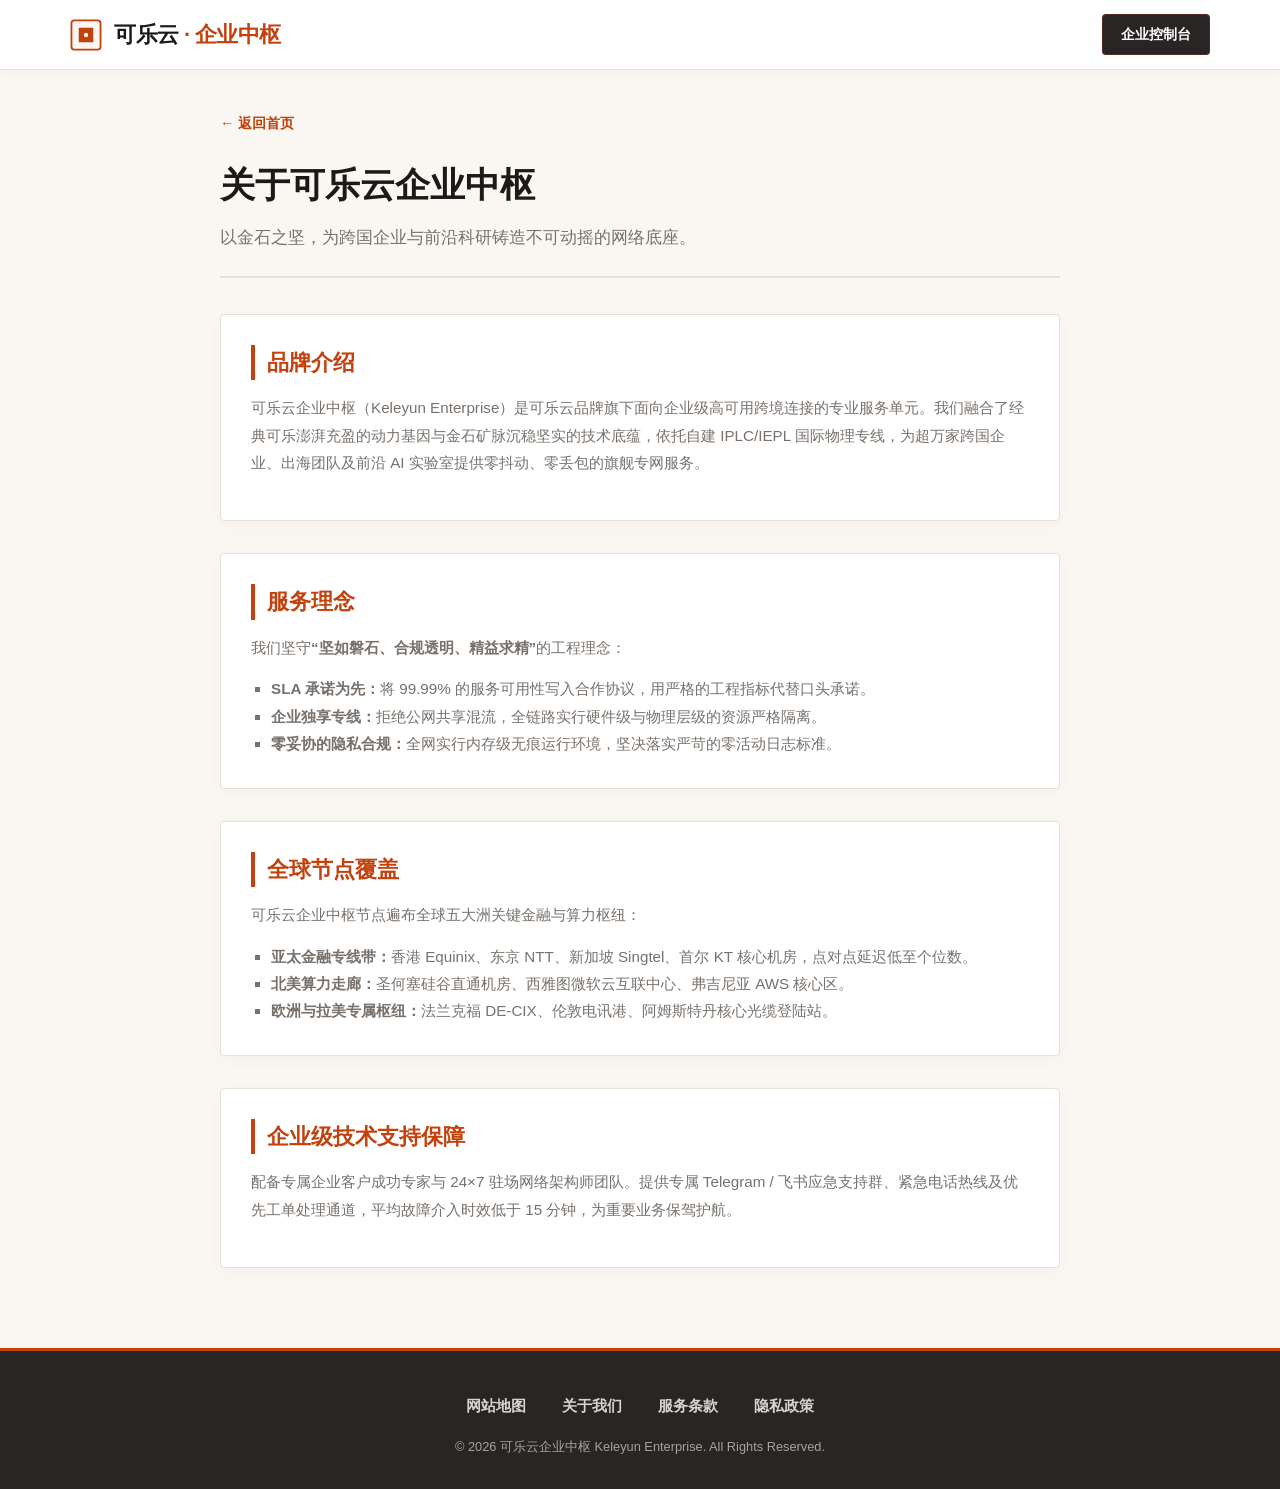
==== about.html @ 44cb97e2 "feat: initial commit for keleyun.ink promotional landing page & SEO articles" ====
<!DOCTYPE html>
<html lang="zh-CN">
<head>
  <meta charset="UTF-8">
  <meta name="viewport" content="width=device-width, initial-scale=1.0">
  <title>关于我们 - 可乐云企业中枢</title>
  <link rel="stylesheet" href="style.css">
  <style>
    .subpage-wrap { max-width: 880px; margin: 40px auto 80px; padding: 0 20px; }
    .subpage-head { border-bottom: 2px solid var(--sand-line); padding-bottom: 24px; margin-bottom: 36px; }
    .subpage-head h1 { font-size: 2.2rem; color: var(--volcanic-stone); margin-bottom: 10px; font-weight: 900; }
    .subpage-head p { color: var(--sand-drift); font-size: 1.05rem; }
    .stone-card-box { margin-bottom: 32px; background: #ffffff; border: 1px solid var(--sand-line); border-radius: var(--radius-chisel); padding: 30px; box-shadow: 0 4px 18px rgba(28, 25, 23, 0.03); }
    .stone-card-box h2 { font-size: 1.35rem; color: var(--copper-terracotta); margin-bottom: 14px; border-left: 4px solid var(--copper-terracotta); padding-left: 12px; font-weight: 800; }
    .stone-card-box p { color: var(--sand-drift); line-height: 1.8; margin-bottom: 14px; font-size: 0.95rem; }
    .stone-card-box ul { list-style: square; padding-left: 20px; color: var(--sand-drift); line-height: 1.8; font-size: 0.95rem; }
    .back-btn-stone { display: inline-flex; align-items: center; gap: 6px; color: var(--copper-terracotta); text-decoration: none; margin-bottom: 20px; font-weight: 700; font-size: 0.9rem; }
  </style>
</head>
<body>

  <header class="chisel-masthead">
    <div class="chisel-nav-inner">
      <a href="index.html" class="brand-stone">
        <svg width="32" height="32" viewBox="0 0 44 44" fill="none">
          <rect x="2" y="2" width="40" height="40" rx="4" fill="#faf7f2" stroke="#c2410c" stroke-width="2.5"/>
          <path d="M12 12H32V32H12Z" fill="#c2410c"/>
          <circle cx="22" cy="22" r="3" fill="#faf7f2"/>
        </svg>
        <span class="brand-stone-text">可乐云 <span>· 企业中枢</span></span>
      </a>
      <a href="https://ww012.twilightaff.com/#/?code=A56DH1Af" target="_blank" rel="nofollow" class="btn-stone-nav">企业控制台</a>
    </div>
  </header>

  <div class="subpage-wrap">
    <a href="index.html" class="back-btn-stone">&larr; 返回首页</a>

    <div class="subpage-head">
      <h1>关于可乐云企业中枢</h1>
      <p>以金石之坚，为跨国企业与前沿科研铸造不可动摇的网络底座。</p>
    </div>

    <!-- 品牌介绍 -->
    <section class="stone-card-box">
      <h2>品牌介绍</h2>
      <p>可乐云企业中枢（Keleyun Enterprise）是可乐云品牌旗下面向企业级高可用跨境连接的专业服务单元。我们融合了经典可乐澎湃充盈的动力基因与金石矿脉沉稳坚实的技术底蕴，依托自建 IPLC/IEPL 国际物理专线，为超万家跨国企业、出海团队及前沿 AI 实验室提供零抖动、零丢包的旗舰专网服务。</p>
    </section>

    <!-- 服务理念 -->
    <section class="stone-card-box">
      <h2>服务理念</h2>
      <p>我们坚守<strong>“坚如磐石、合规透明、精益求精”</strong>的工程理念：</p>
      <ul>
        <li><strong>SLA 承诺为先：</strong>将 99.99% 的服务可用性写入合作协议，用严格的工程指标代替口头承诺。</li>
        <li><strong>企业独享专线：</strong>拒绝公网共享混流，全链路实行硬件级与物理层级的资源严格隔离。</li>
        <li><strong>零妥协的隐私合规：</strong>全网实行内存级无痕运行环境，坚决落实严苛的零活动日志标准。</li>
      </ul>
    </section>

    <!-- 节点覆盖 -->
    <section class="stone-card-box">
      <h2>全球节点覆盖</h2>
      <p>可乐云企业中枢节点遍布全球五大洲关键金融与算力枢纽：</p>
      <ul>
        <li><strong>亚太金融专线带：</strong>香港 Equinix、东京 NTT、新加坡 Singtel、首尔 KT 核心机房，点对点延迟低至个位数。</li>
        <li><strong>北美算力走廊：</strong>圣何塞硅谷直通机房、西雅图微软云互联中心、弗吉尼亚 AWS 核心区。</li>
        <li><strong>欧洲与拉美专属枢纽：</strong>法兰克福 DE-CIX、伦敦电讯港、阿姆斯特丹核心光缆登陆站。</li>
      </ul>
    </section>

    <!-- 客户支持体系 -->
    <section class="stone-card-box">
      <h2>企业级技术支持保障</h2>
      <p>配备专属企业客户成功专家与 24×7 驻场网络架构师团队。提供专属 Telegram / 飞书应急支持群、紧急电话热线及优先工单处理通道，平均故障介入时效低于 15 分钟，为重要业务保驾护航。</p>
    </section>
  </div>

  <footer class="chisel-footer">
    <div class="chisel-footer-links">
      <a href="sitemap.html">网站地图</a>
      <a href="about.html">关于我们</a>
      <a href="terms.html">服务条款</a>
      <a href="privacy.html">隐私政策</a>
    </div>
    <div class="chisel-footer-copy">
      &copy; 2026 可乐云企业中枢 Keleyun Enterprise. All Rights Reserved.
    </div>
  </footer>

</body>
</html>
---- style.css ----
/* keleyun.ink - 晶石矿脉 / 熔砂岩彩风 (Mineral Quartz & Terracotta Stone) + 焦糖深韵与古法秘方金石 */
:root {
  --sand-base: #faf7f2;
  --sand-surface: #f4efea;
  --sand-card: #ffffff;
  --copper-terracotta: #c2410c;
  --copper-burnt: #9a3412;
  --mineral-amber: #b45309;
  --volcanic-stone: #1c1917;
  --slate-charcoal: #292524;
  --sand-drift: #78716c;
  --sand-line: #e7e0d6;
  --border-copper: rgba(194, 65, 12, 0.25);
  --border-subtle: rgba(120, 113, 108, 0.15);
  --radius-chisel: 4px;
  --font-stack: -apple-system, BlinkMacSystemFont, "Segoe UI", "PingFang SC", "Hiragino Sans GB", "Microsoft YaHei", sans-serif;
}

*, *::before, *::after {
  box-sizing: border-box;
  margin: 0;
  padding: 0;
}

body {
  font-family: var(--font-stack);
  background-color: var(--sand-base);
  color: var(--volcanic-stone);
  line-height: 1.65;
  overflow-x: hidden;
  -webkit-font-smoothing: antialiased;
}

/* 链接全局规范：常态与已访问状态统一保持为赤陶铜色，彻底杜绝浏览器默认紫蓝色 */
a, a:visited {
  color: var(--copper-terracotta);
  text-decoration: none;
  transition: color 0.2s ease;
}
a:hover {
  color: var(--copper-burnt);
}

/* 顶部公告条 */
.quarry-notice {
  background: var(--slate-charcoal);
  color: #f5f5f4;
  font-size: 0.82rem;
  padding: 8px 16px;
  text-align: center;
  border-bottom: 2px solid var(--copper-terracotta);
}
.quarry-notice strong {
  color: #fed7aa;
}

/* 导航栏：金石沉稳双层结构 */
.chisel-masthead {
  background: var(--sand-card);
  border-bottom: 1px solid var(--sand-line);
  position: sticky;
  top: 0;
  z-index: 100;
  box-shadow: 0 2px 10px rgba(28, 25, 23, 0.03);
}
.chisel-nav-inner {
  max-width: 1180px;
  margin: 0 auto;
  padding: 14px 20px;
  display: flex;
  justify-content: space-between;
  align-items: center;
}
.brand-stone {
  display: inline-flex;
  align-items: center;
  gap: 12px;
  text-decoration: none;
}
.brand-stone-text {
  font-size: 1.35rem;
  font-weight: 800;
  letter-spacing: -0.5px;
  color: var(--volcanic-stone);
}
.brand-stone-text span {
  color: var(--copper-terracotta);
}
html {
  scroll-behavior: smooth;
}
section {
  scroll-margin-top: 80px;
}
.chisel-nav-links {
  display: flex;
  align-items: center;
  gap: 20px;
}
.chisel-nav-actions {
  display: flex;
  align-items: center;
  gap: 18px;
}
.nav-stone-item {
  color: var(--sand-drift);
  font-size: 0.92rem;
  font-weight: 700;
  text-decoration: none;
  transition: color 0.2s ease;
  white-space: nowrap;
}
.nav-stone-item:hover {
  color: var(--copper-terracotta);
}
.nav-stone-item:visited {
  color: var(--sand-drift);
}
.nav-stone-item:hover:visited {
  color: var(--copper-terracotta);
}
.nav-stone-item.nav-stone-highlight {
  color: var(--copper-terracotta);
  font-weight: 800;
}
.nav-stone-item.nav-stone-highlight:visited {
  color: var(--copper-terracotta);
}
.btn-stone-nav,
.btn-stone-nav:visited {
  background: var(--slate-charcoal);
  color: #ffffff !important;
  border: 1px solid var(--border-copper);
  padding: 8px 18px;
  border-radius: var(--radius-chisel);
  text-decoration: none;
  font-size: 0.88rem;
  font-weight: 600;
  transition: all 0.2s ease;
}
.btn-stone-nav:hover {
  background: var(--copper-terracotta);
  color: #ffffff !important;
}

/* 主内容容器 */
.chisel-container {
  max-width: 1180px;
  margin: 0 auto;
  padding: 0 20px;
}

/* Hero 首屏：错落石柱排版 (5:3 黄金分割) */
.monolith-hero {
  padding: 64px 0 50px;
  display: grid;
  grid-template-columns: 1.2fr 0.8fr;
  gap: 40px;
  align-items: center;
  border-bottom: 1px solid var(--sand-line);
}
.chisel-badge {
  display: inline-flex;
  align-items: center;
  gap: 8px;
  background: var(--sand-surface);
  border: 1px solid var(--border-copper);
  color: var(--copper-terracotta);
  padding: 6px 14px;
  border-radius: var(--radius-chisel);
  font-size: 0.84rem;
  font-weight: 700;
  margin-bottom: 22px;
}
.hero-chisel-title {
  font-size: 2.85rem;
  font-weight: 900;
  line-height: 1.25;
  color: var(--volcanic-stone);
  margin-bottom: 20px;
}
.hero-chisel-title .caramel-accent {
  color: var(--copper-terracotta);
  border-bottom: 3px solid var(--copper-terracotta);
  padding-bottom: 2px;
}
.hero-chisel-desc {
  font-size: 1.1rem;
  color: var(--sand-drift);
  line-height: 1.7;
  margin-bottom: 34px;
}
.chisel-buttons {
  display: flex;
  flex-wrap: wrap;
  gap: 16px;
  align-items: center;
}

/* 按钮样式 */
.btn-chisel-primary,
.btn-chisel-primary:visited {
  display: inline-flex;
  align-items: center;
  justify-content: center;
  gap: 8px;
  background: var(--copper-terracotta);
  color: #ffffff !important;
  text-shadow: 0 1px 2px rgba(0, 0, 0, 0.3);
  padding: 14px 30px;
  border-radius: var(--radius-chisel);
  text-decoration: none;
  font-weight: 700;
  font-size: 1.05rem;
  box-shadow: 0 4px 14px rgba(194, 65, 12, 0.3);
  transition: all 0.2s ease;
}
.btn-chisel-primary:hover {
  background: var(--copper-burnt);
  color: #ffffff !important;
  transform: translateY(-1px);
}
.btn-chisel-dofollow,
.btn-chisel-dofollow:visited {
  display: inline-flex;
  align-items: center;
  justify-content: center;
  gap: 8px;
  background: var(--sand-surface);
  border: 1.5px solid var(--slate-charcoal);
  color: var(--slate-charcoal) !important;
  padding: 13px 26px;
  border-radius: var(--radius-chisel);
  text-decoration: none;
  font-weight: 700;
  font-size: 1.02rem;
  transition: all 0.2s ease;
}
.btn-chisel-dofollow:hover {
  background: var(--slate-charcoal);
  color: #ffffff !important;
}

/* Hero 右侧金石切削典藏可乐瓶展台 (Artisan Mineral Chiseled Cola Bottle Visual) */
.hero-chisel-cola-showcase {
  display: flex;
  justify-content: center;
  align-items: center;
  position: relative;
}
.stone-bottle-stage {
  position: relative;
  display: inline-flex;
  align-items: center;
  justify-content: center;
  padding: 20px;
}
.monolith-aura-halo {
  position: absolute;
  width: 320px;
  height: 320px;
  border-radius: 50%;
  background: radial-gradient(circle, rgba(194, 65, 12, 0.12) 0%, rgba(28, 25, 23, 0.06) 50%, transparent 70%);
  border: 1px dashed rgba(194, 65, 12, 0.25);
  animation: stoneHaloRotate 10s ease-in-out infinite alternate;
}
@keyframes stoneHaloRotate {
  0% { transform: scale(0.94) rotate(0deg); opacity: 0.7; }
  100% { transform: scale(1.05) rotate(180deg); opacity: 1; }
}

.chisel-bottle-container {
  position: relative;
  z-index: 2;
  filter: drop-shadow(0 16px 36px rgba(28, 25, 23, 0.15));
  animation: stoneBottleSway 5s ease-in-out infinite;
}
@keyframes stoneBottleSway {
  0%, 100% { transform: translateY(0); }
  50% { transform: translateY(-8px); }
}

.chisel-liquid-meniscus {
  animation: chiselMeniscus 2.8s ease-in-out infinite alternate;
}
@keyframes chiselMeniscus {
  0% { transform: scaleY(0.9); }
  100% { transform: scaleY(1.1); }
}

.chisel-bubbles .cb-ink {
  animation: chiselBubbleRise linear infinite;
}
.cb-ink-1 { animation-duration: 2.3s; animation-delay: 0s; }
.cb-ink-2 { animation-duration: 2.8s; animation-delay: -0.5s; }
.cb-ink-3 { animation-duration: 1.9s; animation-delay: -1s; }
.cb-ink-4 { animation-duration: 2.5s; animation-delay: -1.5s; }
.cb-ink-5 { animation-duration: 2.1s; animation-delay: -0.7s; }
.cb-ink-6 { animation-duration: 2.4s; animation-delay: -0.3s; }
.cb-ink-7 { animation-duration: 1.8s; animation-delay: -1.2s; }
.cb-ink-8 { animation-duration: 2.2s; animation-delay: -0.8s; }

@keyframes chiselBubbleRise {
  0% { transform: translateY(0); opacity: 0; }
  20% { opacity: 0.95; }
  85% { opacity: 0.95; }
  100% { transform: translateY(-130px); opacity: 0; }
}

.chisel-rock-crystal.rock-left {
  animation: crystalBobLeft 4.5s ease-in-out infinite alternate;
}
@keyframes crystalBobLeft {
  0% { transform: translate(0, 0) rotate(0deg); }
  100% { transform: translate(2px, -5px) rotate(3deg); }
}

.chisel-rock-crystal.rock-right {
  animation: crystalBobRight 5s ease-in-out infinite alternate;
}
@keyframes crystalBobRight {
  0% { transform: translate(0, 0) rotate(0deg); }
  100% { transform: translate(-3px, -4px) rotate(-3deg); }
}

.chisel-mist-group .cm {
  animation: chiselMistRise 2.2s ease-out infinite;
}
.cm1 { animation-delay: 0s; }
.cm2 { animation-delay: -0.7s; }
.cm3 { animation-delay: -1.4s; }
@keyframes chiselMistRise {
  0% { transform: translateY(0) scale(0.7); opacity: 0.85; }
  100% { transform: translateY(-16px) scale(1.3); opacity: 0; }
}

.stone-drop {
  animation: stoneDropSlide 6s ease-in infinite;
}
.s1 { animation-delay: 0s; }
.s2 { animation-delay: -2.5s; }
.s3 { animation-delay: -4.5s; }
@keyframes stoneDropSlide {
  0% { transform: translateY(0); opacity: 0.8; }
  80% { transform: translateY(14px); opacity: 0.8; }
  100% { transform: translateY(18px); opacity: 0; }
}

.chisel-seal-chip {
  position: absolute;
  z-index: 5;
  background: #ffffff;
  border: 1.5px solid var(--sand-line);
  box-shadow: 0 6px 20px rgba(28, 25, 23, 0.08);
  padding: 8px 16px;
  border-radius: var(--radius-chisel);
  font-size: 0.84rem;
  font-weight: 800;
  color: var(--volcanic-stone);
  display: inline-flex;
  align-items: center;
  gap: 8px;
  white-space: nowrap;
}
.chisel-seal-chip .seal-gem-dot {
  width: 8px;
  height: 8px;
  border-radius: 2px;
  background: var(--copper-terracotta);
  box-shadow: 0 0 6px var(--copper-burnt);
}
.chisel-seal-chip .seal-gem-dot.stone {
  background: var(--slate-charcoal);
  box-shadow: 0 0 6px var(--slate-charcoal);
}
.seal-top-left {
  top: 15%;
  left: -20px;
  animation: sealFloatA 4.8s ease-in-out infinite alternate;
}
.seal-bottom-right {
  bottom: 12%;
  right: -20px;
  animation: sealFloatB 4.2s ease-in-out infinite alternate;
}
@keyframes sealFloatA {
  0% { transform: translateY(0) translateX(0); }
  100% { transform: translateY(-7px) translateX(5px); }
}
@keyframes sealFloatB {
  0% { transform: translateY(0) translateX(0); }
  100% { transform: translateY(7px) translateX(-5px); }
}

/* 区块通用标题 */
.stone-masthead {
  text-align: center;
  margin-bottom: 48px;
}
.stone-tag {
  display: inline-block;
  font-size: 0.8rem;
  font-weight: 800;
  color: var(--copper-terracotta);
  letter-spacing: 1.5px;
  text-transform: uppercase;
  margin-bottom: 8px;
}
.stone-title {
  font-size: 2.2rem;
  font-weight: 900;
  color: var(--volcanic-stone);
}
.stone-subhead {
  font-size: 1rem;
  color: var(--sand-drift);
  margin-top: 10px;
}

/* 核心优势：磐石般的连接稳定性 (3项) */
.section-monolith-advantages {
  padding: 70px 0;
}
.monolith-grid {
  display: grid;
  grid-template-columns: repeat(3, 1fr);
  gap: 24px;
}
.monolith-card {
  background: var(--sand-card);
  border: 1px solid var(--sand-line);
  border-radius: var(--radius-chisel);
  padding: 34px 26px;
  position: relative;
  transition: all 0.25s ease;
}
.monolith-card:hover {
  border-color: var(--copper-terracotta);
  transform: translateY(-3px);
  box-shadow: 0 10px 24px rgba(194, 65, 12, 0.08);
}
.monolith-icon {
  width: 50px;
  height: 50px;
  border-radius: var(--radius-chisel);
  background: var(--sand-surface);
  border: 1px solid var(--sand-line);
  display: flex;
  align-items: center;
  justify-content: center;
  margin-bottom: 20px;
}
.monolith-name {
  font-size: 1.25rem;
  font-weight: 800;
  color: var(--volcanic-stone);
  margin-bottom: 12px;
}
.monolith-text {
  font-size: 0.92rem;
  color: var(--sand-drift);
  line-height: 1.65;
}

/* 流媒体与 AI 支持：高算力与全域科研生态直通 (4项) */
.section-enterprise-ai {
  padding: 60px 0;
  background: var(--sand-surface);
  border-top: 1px solid var(--sand-line);
  border-bottom: 1px solid var(--sand-line);
}
.enterprise-grid {
  display: grid;
  grid-template-columns: repeat(4, 1fr);
  gap: 20px;
}
.enterprise-card {
  background: var(--sand-card);
  border: 1px solid var(--sand-line);
  border-radius: var(--radius-chisel);
  padding: 24px 20px;
  transition: all 0.2s ease;
}
.enterprise-card:hover {
  border-color: var(--copper-terracotta);
}
.ent-header {
  display: flex;
  align-items: center;
  gap: 10px;
  margin-bottom: 12px;
}
.ent-tag {
  font-size: 0.72rem;
  font-weight: 800;
  padding: 3px 6px;
  background: #ffedd5;
  color: var(--copper-terracotta);
  border-radius: 2px;
  margin-left: auto;
}
.ent-title {
  font-size: 1.05rem;
  font-weight: 800;
}
.ent-desc {
  font-size: 0.88rem;
  color: var(--sand-drift);
  line-height: 1.6;
}

/* 价格对比表 (3个档位) */
.section-chisel-pricing {
  padding: 70px 0;
}
.chisel-pricing-grid {
  display: grid;
  grid-template-columns: repeat(3, 1fr);
  gap: 24px;
}
.chisel-plan {
  background: var(--sand-card);
  border: 1px solid var(--sand-line);
  border-radius: var(--radius-chisel);
  padding: 36px 28px;
  display: flex;
  flex-direction: column;
  justify-content: space-between;
  transition: all 0.25s ease;
}
.chisel-plan.prestige {
  border: 2px solid var(--copper-terracotta);
  box-shadow: 0 10px 30px rgba(194, 65, 12, 0.12);
  position: relative;
}
.prestige-seal {
  position: absolute;
  top: -12px;
  left: 24px;
  background: var(--copper-terracotta);
  color: #fff;
  font-size: 0.75rem;
  font-weight: 800;
  padding: 3px 12px;
  border-radius: 2px;
}
.plan-tier-name {
  font-size: 1.3rem;
  font-weight: 800;
  color: var(--volcanic-stone);
}
.plan-tier-note {
  font-size: 0.86rem;
  color: var(--sand-drift);
  margin-top: 4px;
}
.plan-cost-box {
  margin: 22px 0;
  padding-bottom: 18px;
  border-bottom: 1px solid var(--sand-line);
}
.plan-cost {
  font-size: 2.35rem;
  font-weight: 900;
  color: var(--volcanic-stone);
}
.plan-cost-unit {
  font-size: 0.9rem;
  color: var(--sand-drift);
}
.chisel-perks {
  list-style: none;
  margin-bottom: 28px;
  display: flex;
  flex-direction: column;
  gap: 12px;
}
.chisel-perks li {
  font-size: 0.9rem;
  color: var(--sand-drift);
  display: flex;
  align-items: center;
  gap: 10px;
}
.btn-plan-action,
.btn-plan-action:visited {
  display: block;
  text-align: center;
  padding: 12px 0;
  border-radius: var(--radius-chisel);
  font-weight: 700;
  font-size: 0.96rem;
  text-decoration: none;
  background: var(--sand-surface);
  color: var(--volcanic-stone) !important;
  border: 1px solid var(--sand-line);
  transition: all 0.2s ease;
}
.btn-plan-action:hover {
  background: var(--slate-charcoal);
  color: #ffffff !important;
}
.chisel-plan.prestige .btn-plan-action,
.chisel-plan.prestige .btn-plan-action:visited {
  background: var(--copper-terracotta);
  color: #ffffff !important;
  text-shadow: 0 1px 2px rgba(0, 0, 0, 0.25);
  border: none;
}
.chisel-plan.prestige .btn-plan-action:hover {
  background: var(--copper-burnt);
  color: #ffffff !important;
}

/* FAQ 模块 (4项) */
.section-stone-faq {
  padding: 60px 0;
  border-top: 1px solid var(--sand-line);
}
.stone-faq-grid {
  display: grid;
  grid-template-columns: repeat(2, 1fr);
  gap: 22px;
}
.stone-faq-box {
  background: var(--sand-card);
  border: 1px solid var(--sand-line);
  border-radius: var(--radius-chisel);
  padding: 24px;
}
.faq-stone-q {
  font-size: 1.05rem;
  font-weight: 800;
  color: var(--volcanic-stone);
  margin-bottom: 10px;
  display: flex;
  align-items: center;
  gap: 8px;
}
.faq-stone-a {
  font-size: 0.9rem;
  color: var(--sand-drift);
  line-height: 1.65;
}

/* 用户证言 (3项) */
.section-chisel-testimonials {
  padding: 60px 0 80px;
}
.chisel-test-grid {
  display: grid;
  grid-template-columns: repeat(3, 1fr);
  gap: 24px;
}
.test-slab-card {
  background: var(--sand-card);
  border: 1px solid var(--sand-line);
  border-radius: var(--radius-chisel);
  padding: 26px;
  display: flex;
  flex-direction: column;
  justify-content: space-between;
}
.test-quote {
  font-size: 0.92rem;
  color: var(--sand-drift);
  line-height: 1.7;
  margin-bottom: 20px;
}
.test-person {
  display: flex;
  align-items: center;
  gap: 12px;
  border-top: 1px solid var(--sand-line);
  padding-top: 14px;
}
.seal-avatar {
  width: 38px;
  height: 38px;
  background: var(--copper-terracotta);
  color: #ffffff;
  display: flex;
  align-items: center;
  justify-content: center;
  font-weight: 800;
  font-size: 0.85rem;
  border-radius: 2px;
}
.person-meta h4 {
  font-size: 0.95rem;
  font-weight: 800;
  color: var(--volcanic-stone);
}
.person-meta span {
  font-size: 0.76rem;
  color: var(--sand-drift);
}

/* 页脚：严格仅展示4个标题，且必须是独立页面链接 */
.chisel-footer {
  background: var(--slate-charcoal);
  border-top: 3px solid var(--copper-terracotta);
  padding: 42px 0 32px;
  text-align: center;
}
.chisel-footer-links {
  display: flex;
  justify-content: center;
  gap: 36px;
  margin-bottom: 18px;
}
.chisel-footer-links a {
  color: #d6d3d1;
  text-decoration: none;
  font-size: 0.95rem;
  font-weight: 600;
  transition: color 0.2s;
}
.chisel-footer-links a:hover {
  color: #fed7aa;
}
.chisel-footer-copy {
  font-size: 0.8rem;
  color: #a8a29e;
}

/* 响应式媒体查询：移动端单列极速适配 */
@media (max-width: 900px) {
  .quarry-notice {
    padding: 6px 12px;
    font-size: 0.74rem;
    line-height: 1.4;
  }
  .chisel-masthead {
    position: sticky;
    top: 0;
    z-index: 100;
  }
  .chisel-nav-inner {
    padding: 8px 12px !important;
    display: flex !important;
    flex-wrap: wrap !important;
    align-items: center !important;
    justify-content: space-between !important;
    row-gap: 8px !important;
    width: 100% !important;
    max-width: 100% !important;
  }
  .brand-stone {
    display: inline-flex;
    align-items: center;
    gap: 8px;
    flex-shrink: 0;
  }
  .brand-stone svg {
    width: 28px;
    height: 28px;
  }
  .brand-stone-text {
    font-size: 1.05rem;
    letter-spacing: -0.3px;
  }
  .chisel-nav-actions {
    margin-left: auto;
    flex-shrink: 0;
  }
  .btn-stone-nav,
  .btn-stone-nav:visited {
    padding: 6px 13px;
    font-size: 0.8rem;
    border-radius: 4px;
    white-space: nowrap;
  }
  .chisel-nav-links {
    order: 3;
    display: flex !important;
    width: 100% !important;
    min-width: 0 !important;
    overflow-x: auto !important;
    overflow-y: hidden;
    white-space: nowrap !important;
    flex-wrap: nowrap !important;
    -webkit-overflow-scrolling: touch;
    scrollbar-width: none;
    -ms-overflow-style: none;
    padding: 4px 2px 2px;
    gap: 8px;
    border-top: 1px solid var(--sand-line);
  }
  .chisel-nav-links::-webkit-scrollbar {
    display: none;
  }
  .nav-stone-item,
  .nav-stone-item:visited {
    flex-shrink: 0 !important;
    display: inline-flex;
    align-items: center;
    padding: 5px 12px;
    font-size: 0.82rem;
    font-weight: 700;
    color: #44403c !important;
    background: #f1ede4;
    border: 1px solid var(--sand-line);
    border-radius: 4px;
    text-decoration: none;
    line-height: 1.2;
    transition: all 0.2s ease;
  }
  .nav-stone-item:hover,
  .nav-stone-item:active {
    background: #e7e0d3;
    border-color: var(--copper-terracotta);
    color: var(--copper-terracotta) !important;
  }
  .nav-stone-item.nav-stone-highlight,
  .nav-stone-item.nav-stone-highlight:visited {
    background: rgba(194, 65, 12, 0.12);
    border-color: rgba(194, 65, 12, 0.35);
    color: var(--copper-terracotta) !important;
  }
  section {
    scroll-margin-top: 105px;
  }
  .monolith-hero {
    grid-template-columns: 1fr;
    padding: 40px 0 30px;
  }
  .hero-chisel-title {
    font-size: 2.1rem;
  }
  .monolith-grid {
    grid-template-columns: 1fr;
  }
  .enterprise-grid {
    grid-template-columns: repeat(2, 1fr);
  }
  .chisel-pricing-grid {
    grid-template-columns: 1fr;
  }
  .stone-faq-grid {
    grid-template-columns: 1fr;
  }
  .chisel-test-grid {
    grid-template-columns: 1fr;
  }
}

@media (max-width: 540px) {
  .chisel-nav-inner {
    padding: 6px 10px !important;
  }
  .brand-stone-text {
    font-size: 0.95rem;
  }
  .btn-stone-nav,
  .btn-stone-nav:visited {
    padding: 5px 10px;
    font-size: 0.76rem;
  }
  .hero-chisel-title {
    font-size: 1.8rem;
  }
  .enterprise-grid {
    grid-template-columns: 1fr;
  }
  .chisel-buttons {
    flex-direction: column;
  }
  .btn-chisel-primary, .btn-chisel-dofollow {
    width: 100%;
    text-align: center;
  }
  .chisel-footer-links {
    flex-direction: column;
    gap: 16px;
  }
}

/* 金石研报资讯列表与文章排版样式 (晶石岩彩专属) */
.chisel-hub-wrapper {
  max-width: 1100px;
  margin: 50px auto 80px;
  padding: 0 20px;
}
.chisel-hub-header {
  text-align: center;
  border-bottom: 2px solid var(--sand-line);
  padding-bottom: 24px;
  margin-bottom: 40px;
}
.chisel-hub-header h1 {
  font-size: 2.4rem;
  font-weight: 900;
  color: var(--volcanic-stone);
  margin-bottom: 12px;
}
.chisel-hub-header p {
  color: var(--sand-drift);
  font-size: 1.05rem;
}
.chisel-dispatch-grid {
  display: grid;
  grid-template-columns: repeat(2, 1fr);
  gap: 24px;
}
.dispatch-card {
  background: var(--sand-card);
  border: 1px solid var(--sand-line);
  border-left: 4px solid var(--copper-terracotta);
  border-radius: var(--radius-chisel);
  padding: 28px;
  display: flex;
  flex-direction: column;
  justify-content: space-between;
  box-shadow: 0 4px 18px rgba(28, 25, 23, 0.03);
  transition: all 0.25s ease;
}
.dispatch-card:hover {
  transform: translateY(-3px);
  border-color: var(--copper-terracotta);
  box-shadow: 0 8px 25px rgba(194, 65, 12, 0.08);
}
.dispatch-badge {
  font-size: 0.78rem;
  font-weight: 800;
  color: var(--copper-terracotta);
  margin-bottom: 10px;
  text-transform: uppercase;
  letter-spacing: 1px;
}
.dispatch-card-title {
  font-size: 1.25rem;
  font-weight: 900;
  color: var(--volcanic-stone);
  line-height: 1.45;
  margin-bottom: 12px;
}
.dispatch-card-desc {
  font-size: 0.92rem;
  color: var(--sand-drift);
  line-height: 1.7;
  margin-bottom: 20px;
}
.dispatch-read-link {
  display: inline-flex;
  align-items: center;
  gap: 6px;
  font-weight: 800;
  font-size: 0.92rem;
  color: var(--copper-terracotta);
}
.dispatch-read-link:hover {
  color: var(--copper-burnt);
}

/* 独立文章阅读器样式 (金石风骨) */
.chisel-reader-box {
  max-width: 860px;
  margin: 40px auto 80px;
  padding: 0 20px;
}
.chisel-post-head {
  border-bottom: 2px solid var(--sand-line);
  padding-bottom: 24px;
  margin-bottom: 34px;
}
.chisel-post-meta {
  display: flex;
  gap: 16px;
  font-size: 0.85rem;
  color: var(--copper-terracotta);
  font-weight: 800;
  margin-bottom: 12px;
}
.chisel-post-title {
  font-size: 2.2rem;
  font-weight: 900;
  line-height: 1.35;
  color: var(--volcanic-stone);
  margin-bottom: 14px;
}
.chisel-post-abstract {
  font-size: 1.05rem;
  color: var(--sand-drift);
  line-height: 1.7;
  background: var(--sand-surface);
  border-left: 4px solid var(--copper-terracotta);
  padding: 14px 20px;
  border-radius: 2px;
}
.chisel-post-content {
  font-size: 1.02rem;
  color: #292524;
  line-height: 1.85;
}
.chisel-post-content h2 {
  font-size: 1.45rem;
  font-weight: 900;
  color: var(--volcanic-stone);
  margin: 38px 0 16px;
  padding-bottom: 8px;
  border-bottom: 1px solid var(--sand-line);
}
.chisel-post-content h3 {
  font-size: 1.2rem;
  font-weight: 800;
  color: var(--copper-terracotta);
  margin: 24px 0 12px;
}
.chisel-post-content p {
  margin-bottom: 18px;
  color: #292524;
}
.chisel-post-content ul, .chisel-post-content ol {
  margin-bottom: 22px;
  padding-left: 24px;
  color: #292524;
}
.chisel-post-content li {
  margin-bottom: 8px;
}

/* 正文链接专属高亮样式（保持赤陶铜/熔岩色，绝非默认紫蓝） */
.chisel-post-content a,
.chisel-post-content a:visited {
  color: var(--copper-terracotta) !important;
  font-weight: 800;
  text-decoration: underline;
  text-underline-offset: 3px;
  text-decoration-color: rgba(194, 65, 12, 0.4);
  transition: all 0.2s ease;
}
.chisel-post-content a:hover {
  color: var(--copper-burnt) !important;
  text-decoration-color: var(--copper-burnt);
}

/* 首页工程快讯与深度技术文摘精选 (3篇精选预览) */
.section-dispatch-preview {
  padding: 60px 0 70px;
  border-top: 1px solid var(--sand-line);
}
.dispatch-preview-grid {
  display: grid;
  grid-template-columns: repeat(3, 1fr);
  gap: 24px;
  margin-top: 36px;
}
.dispatch-preview-card {
  background: var(--sand-card);
  border: 1px solid var(--sand-line);
  border-top: 3px solid var(--copper-terracotta);
  border-radius: var(--radius-chisel);
  padding: 26px;
  display: flex;
  flex-direction: column;
  justify-content: space-between;
  box-shadow: 0 4px 18px rgba(28, 25, 23, 0.03);
  transition: all 0.25s ease;
}
.dispatch-preview-card:hover {
  transform: translateY(-3px);
  border-color: var(--copper-terracotta);
  box-shadow: 0 10px 25px rgba(194, 65, 12, 0.1);
}
.dispatch-preview-tag {
  display: inline-block;
  font-size: 0.78rem;
  font-weight: 700;
  color: var(--copper-terracotta);
  background: #ffedd5;
  padding: 3px 10px;
  border-radius: var(--radius-chisel);
  margin-bottom: 14px;
  width: fit-content;
}
.dispatch-preview-title {
  font-size: 1.15rem;
  font-weight: 800;
  color: var(--volcanic-stone);
  line-height: 1.45;
  margin-bottom: 12px;
}
.dispatch-preview-excerpt {
  font-size: 0.88rem;
  color: var(--sand-drift);
  line-height: 1.65;
  margin-bottom: 20px;
  flex-grow: 1;
}
.dispatch-preview-link,
.dispatch-preview-link:visited {
  display: inline-flex;
  align-items: center;
  gap: 6px;
  font-weight: 700;
  font-size: 0.9rem;
  color: var(--copper-terracotta) !important;
}
.dispatch-preview-link:hover {
  color: var(--copper-burnt) !important;
}
.dispatch-more-row {
  text-align: center;
  margin-top: 36px;
}
.btn-more-dispatch,
.btn-more-dispatch:visited {
  display: inline-flex;
  align-items: center;
  gap: 8px;
  background: var(--sand-card);
  border: 1.5px solid var(--slate-charcoal);
  color: var(--slate-charcoal) !important;
  padding: 10px 24px;
  border-radius: var(--radius-chisel);
  font-weight: 700;
  font-size: 0.95rem;
  transition: all 0.2s ease;
}
.btn-more-dispatch:hover {
  background: var(--slate-charcoal);
  color: #ffffff !important;
  transform: translateY(-1px);
}

@media (max-width: 768px) {
  .chisel-dispatch-grid {
    grid-template-columns: 1fr;
  }
  .dispatch-preview-grid {
    grid-template-columns: 1fr;
  }
  .chisel-post-title {
    font-size: 1.8rem;
  }
}
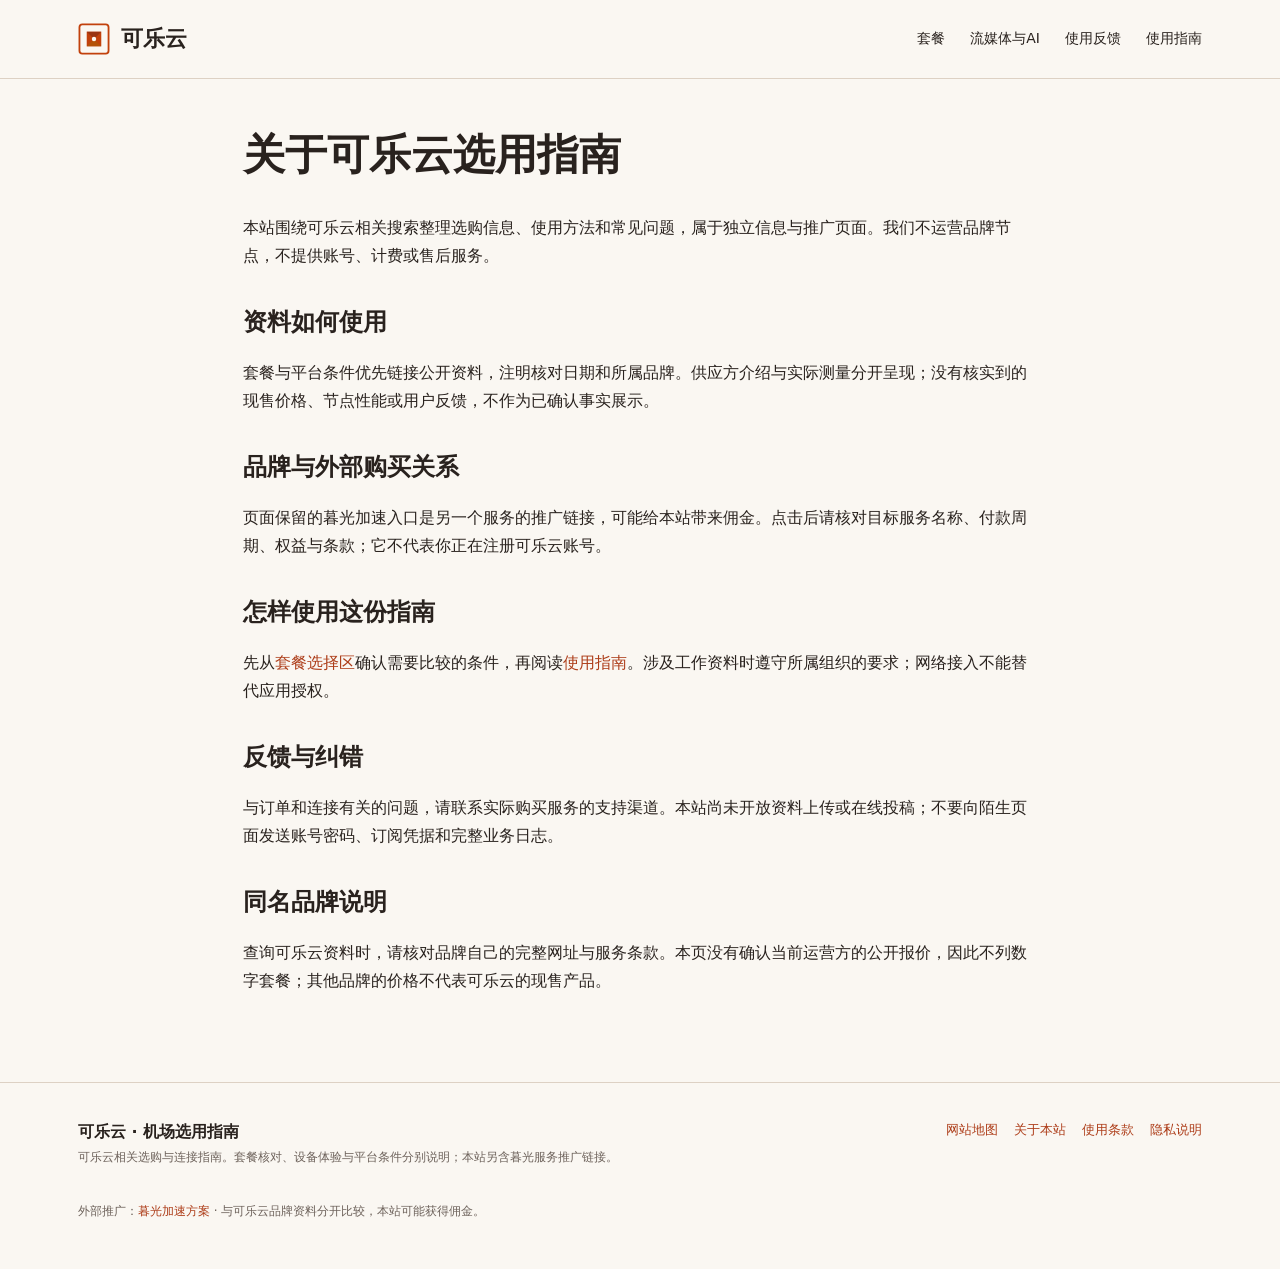
==== commit dd9360ae: "Improve original brand guides, plan selection and crawl metadata" ====
--- a/about.html
+++ b/about.html
@@ -1,92 +1,10 @@
 <!DOCTYPE html>
-<html lang="zh-CN">
-<head>
-  <meta charset="UTF-8">
-  <meta name="viewport" content="width=device-width, initial-scale=1.0">
-  <title>关于我们 - 可乐云企业中枢</title>
-  <link rel="stylesheet" href="style.css">
-  <style>
-    .subpage-wrap { max-width: 880px; margin: 40px auto 80px; padding: 0 20px; }
-    .subpage-head { border-bottom: 2px solid var(--sand-line); padding-bottom: 24px; margin-bottom: 36px; }
-    .subpage-head h1 { font-size: 2.2rem; color: var(--volcanic-stone); margin-bottom: 10px; font-weight: 900; }
-    .subpage-head p { color: var(--sand-drift); font-size: 1.05rem; }
-    .stone-card-box { margin-bottom: 32px; background: #ffffff; border: 1px solid var(--sand-line); border-radius: var(--radius-chisel); padding: 30px; box-shadow: 0 4px 18px rgba(28, 25, 23, 0.03); }
-    .stone-card-box h2 { font-size: 1.35rem; color: var(--copper-terracotta); margin-bottom: 14px; border-left: 4px solid var(--copper-terracotta); padding-left: 12px; font-weight: 800; }
-    .stone-card-box p { color: var(--sand-drift); line-height: 1.8; margin-bottom: 14px; font-size: 0.95rem; }
-    .stone-card-box ul { list-style: square; padding-left: 20px; color: var(--sand-drift); line-height: 1.8; font-size: 0.95rem; }
-    .back-btn-stone { display: inline-flex; align-items: center; gap: 6px; color: var(--copper-terracotta); text-decoration: none; margin-bottom: 20px; font-weight: 700; font-size: 0.9rem; }
-  </style>
-</head>
-<body>
 
-  <header class="chisel-masthead">
-    <div class="chisel-nav-inner">
-      <a href="index.html" class="brand-stone">
-        <svg width="32" height="32" viewBox="0 0 44 44" fill="none">
-          <rect x="2" y="2" width="40" height="40" rx="4" fill="#faf7f2" stroke="#c2410c" stroke-width="2.5"/>
-          <path d="M12 12H32V32H12Z" fill="#c2410c"/>
-          <circle cx="22" cy="22" r="3" fill="#faf7f2"/>
-        </svg>
-        <span class="brand-stone-text">可乐云 <span>· 企业中枢</span></span>
-      </a>
-      <a href="https://ww012.twilightaff.com/#/?code=A56DH1Af" target="_blank" rel="nofollow" class="btn-stone-nav">企业控制台</a>
-    </div>
-  </header>
-
-  <div class="subpage-wrap">
-    <a href="index.html" class="back-btn-stone">&larr; 返回首页</a>
-
-    <div class="subpage-head">
-      <h1>关于可乐云企业中枢</h1>
-      <p>以金石之坚，为跨国企业与前沿科研铸造不可动摇的网络底座。</p>
-    </div>
-
-    <!-- 品牌介绍 -->
-    <section class="stone-card-box">
-      <h2>品牌介绍</h2>
-      <p>可乐云企业中枢（Keleyun Enterprise）是可乐云品牌旗下面向企业级高可用跨境连接的专业服务单元。我们融合了经典可乐澎湃充盈的动力基因与金石矿脉沉稳坚实的技术底蕴，依托自建 IPLC/IEPL 国际物理专线，为超万家跨国企业、出海团队及前沿 AI 实验室提供零抖动、零丢包的旗舰专网服务。</p>
-    </section>
-
-    <!-- 服务理念 -->
-    <section class="stone-card-box">
-      <h2>服务理念</h2>
-      <p>我们坚守<strong>“坚如磐石、合规透明、精益求精”</strong>的工程理念：</p>
-      <ul>
-        <li><strong>SLA 承诺为先：</strong>将 99.99% 的服务可用性写入合作协议，用严格的工程指标代替口头承诺。</li>
-        <li><strong>企业独享专线：</strong>拒绝公网共享混流，全链路实行硬件级与物理层级的资源严格隔离。</li>
-        <li><strong>零妥协的隐私合规：</strong>全网实行内存级无痕运行环境，坚决落实严苛的零活动日志标准。</li>
-      </ul>
-    </section>
-
-    <!-- 节点覆盖 -->
-    <section class="stone-card-box">
-      <h2>全球节点覆盖</h2>
-      <p>可乐云企业中枢节点遍布全球五大洲关键金融与算力枢纽：</p>
-      <ul>
-        <li><strong>亚太金融专线带：</strong>香港 Equinix、东京 NTT、新加坡 Singtel、首尔 KT 核心机房，点对点延迟低至个位数。</li>
-        <li><strong>北美算力走廊：</strong>圣何塞硅谷直通机房、西雅图微软云互联中心、弗吉尼亚 AWS 核心区。</li>
-        <li><strong>欧洲与拉美专属枢纽：</strong>法兰克福 DE-CIX、伦敦电讯港、阿姆斯特丹核心光缆登陆站。</li>
-      </ul>
-    </section>
-
-    <!-- 客户支持体系 -->
-    <section class="stone-card-box">
-      <h2>企业级技术支持保障</h2>
-      <p>配备专属企业客户成功专家与 24×7 驻场网络架构师团队。提供专属 Telegram / 飞书应急支持群、紧急电话热线及优先工单处理通道，平均故障介入时效低于 15 分钟，为重要业务保驾护航。</p>
-    </section>
-  </div>
-
-  <footer class="chisel-footer">
-    <div class="chisel-footer-links">
-      <a href="sitemap.html">网站地图</a>
-      <a href="about.html">关于我们</a>
-      <a href="terms.html">服务条款</a>
-      <a href="privacy.html">隐私政策</a>
-    </div>
-    <div class="chisel-footer-copy">
-      &copy; 2026 可乐云企业中枢 Keleyun Enterprise. All Rights Reserved.
-    </div>
-  </footer>
-
-</body>
-</html>
+<html lang="zh-CN"><head><meta charset="utf-8"/><meta content="width=device-width,initial-scale=1" name="viewport"/><title>关于可乐云选用指南</title><link href="style.css" rel="stylesheet"/><meta content="了解本站资料来源、独立推广性质与外部购买关系。" name="description"/><link href="https://keleyun.ink/about.html" rel="canonical"/><meta content="关于可乐云选用指南" property="og:title"/><meta content="了解本站资料来源、独立推广性质与外部购买关系。" property="og:description"/><meta content="https://keleyun.ink/about.html" property="og:url"/><meta content="website" property="og:type"/><meta content="可乐云选用指南" property="og:site_name"/><meta content="summary" name="twitter:card"/><link href="editorial.css" rel="stylesheet"/><script type="application/ld+json">{"@context": "https://schema.org", "@type": "WebPage", "name": "关于可乐云选用指南", "url": "https://keleyun.ink/about.html", "inLanguage": "zh-CN", "description": "了解本站资料来源、独立推广性质与外部购买关系。"}</script></head><body class="cola"><header class="site-nav"><div class="shell nav-inner"><a class="wordmark" href="index.html"><svg aria-hidden="true" fill="none" height="36" viewbox="0 0 44 44" width="36" xmlns="http://www.w3.org/2000/svg">
+<rect fill="#faf7f2" height="40" rx="4" stroke="#c2410c" stroke-width="2.5" width="40" x="2" y="2"></rect>
+<!-- 矿石金石切面与焦糖徽记 -->
+<path d="M12 12H32V32H12Z" fill="#c2410c"></path>
+<path d="M12 12L22 22L32 12" fill="#9a3412"></path>
+<path d="M12 32L22 22L32 32" fill="#b45309"></path>
+<circle cx="22" cy="22" fill="#faf7f2" r="3"></circle>
+</svg><span>可乐云</span></a><nav aria-label="主导航" class="site-links"><a href="index.html#pricing">套餐</a><a href="index.html#enterprise-ai">流媒体与AI</a><a href="index.html#testimonials">使用反馈</a><a href="dispatch.html">使用指南</a></nav><details class="mobile-nav"><summary>导航</summary><nav aria-label="手机导航"><a href="index.html#pricing">套餐</a><a href="index.html#enterprise-ai">流媒体与AI</a><a href="index.html#testimonials">使用反馈</a><a href="dispatch.html">使用指南</a></nav></details></div></header><main class="content-page"><h1>关于可乐云选用指南</h1><p>本站围绕可乐云相关搜索整理选购信息、使用方法和常见问题，属于独立信息与推广页面。我们不运营品牌节点，不提供账号、计费或售后服务。</p><h2>资料如何使用</h2><p>套餐与平台条件优先链接公开资料，注明核对日期和所属品牌。供应方介绍与实际测量分开呈现；没有核实到的现售价格、节点性能或用户反馈，不作为已确认事实展示。</p><h2>品牌与外部购买关系</h2><p>页面保留的暮光加速入口是另一个服务的推广链接，可能给本站带来佣金。点击后请核对目标服务名称、付款周期、权益与条款；它不代表你正在注册可乐云账号。</p><h2>怎样使用这份指南</h2><p>先从<a href="index.html#pricing">套餐选择区</a>确认需要比较的条件，再阅读<a href="dispatch.html">使用指南</a>。涉及工作资料时遵守所属组织的要求；网络接入不能替代应用授权。</p><h2>反馈与纠错</h2><p>与订单和连接有关的问题，请联系实际购买服务的支持渠道。本站尚未开放资料上传或在线投稿；不要向陌生页面发送账号密码、订阅凭据和完整业务日志。</p><h2>同名品牌说明</h2><p>查询可乐云资料时，请核对品牌自己的完整网址与服务条款。本页没有确认当前运营方的公开报价，因此不列数字套餐；其他品牌的价格不代表可乐云的现售产品。</p></main><footer class="site-footer"><div class="shell footer-inner"><div><strong>可乐云 · 机场选用指南</strong><p>可乐云相关选购与连接指南。套餐核对、设备体验与平台条件分别说明；本站另含暮光服务推广链接。</p></div><nav aria-label="页脚" class="footer-links"><a href="sitemap.html">网站地图</a><a href="about.html">关于本站</a><a href="terms.html">使用条款</a><a href="privacy.html">隐私说明</a></nav></div><div class="shell"><p class="source-line">外部推广：<a href="https://ww012.twilightaff.com/#/?code=A56DH1Af" rel="noopener nofollow sponsored" target="_blank">暮光加速方案</a> · 与可乐云品牌资料分开比较，本站可能获得佣金。</p></div></footer><script defer="" src="guide.js"></script></body></html>
--- a/editorial.css
+++ b/editorial.css
@@ -0,0 +1,16 @@
+
+/* Original six-site editorial redesign, 2026-11-22. */
+:root{--paper:#faf7f2;--ink:#29221e;--muted:#6d625b;--accent:#ad3d19;--line:#ddd1c4;--card:#fffdf8;--soft:#efe7dc}
+*{box-sizing:border-box}html{scroll-behavior:smooth}body{margin:0;padding:0;font:16px/1.8 "Microsoft YaHei","PingFang SC",system-ui,sans-serif;color:var(--ink);background:var(--paper);overflow-x:visible}
+body.mountain{--paper:#fff;--ink:#101820;--muted:#515d68;--accent:#8b6500;--line:#dfe3e6;--card:#fff;--soft:#f3f5f6}
+body.racing{--paper:#15151c;--ink:#f8f5f2;--muted:#b9bbc7;--accent:#ffac76;--line:#42404d;--card:#20212b;--soft:#1b1a23}
+a,a:visited{color:var(--accent)}a:focus-visible,button:focus-visible,summary:focus-visible,input:focus-visible,textarea:focus-visible{outline:3px solid var(--accent);outline-offset:4px}
+p{margin:0 0 1em}h1,h2,h3{line-height:1.35}h2{font-size:clamp(27px,3vw,40px);margin:0 0 20px}h3{font-size:21px;margin:0 0 12px}
+.shell{max-width:1180px;margin:auto;padding-inline:28px}.site-nav{position:sticky;top:0;z-index:20;background:var(--paper);border-bottom:1px solid var(--line)}
+.nav-inner{display:flex;align-items:center;justify-content:space-between;gap:24px;min-height:78px}.wordmark{display:flex;align-items:center;gap:11px;text-decoration:none!important;color:var(--ink)!important;font-size:22px;font-weight:800;white-space:nowrap}.wordmark svg{width:32px;height:32px;flex:none}.site-links{display:flex;align-items:center;gap:25px}.site-links a{font-size:14px;color:var(--ink);text-decoration:none}.nav-plan{border:1px solid var(--line);padding:6px 15px;border-radius:6px}.mobile-nav{display:none}
+.hero-new{padding:64px 0 52px}.hero-layout{display:grid;grid-template-columns:1.1fr .9fr;gap:54px;align-items:center}.eyebrow{font-size:12px;letter-spacing:.13em;font-weight:700;color:var(--accent);margin-bottom:19px}.hero-new h1{font-size:clamp(36px,4.2vw,60px);letter-spacing:-.045em;margin:0 0 24px;line-height:1.22}.hero-new h1 em{font-style:normal;color:var(--accent)}.hero-intro{font-size:17px;max-width:590px;color:var(--muted)}.actions{display:flex;gap:14px;flex-wrap:wrap;margin-top:25px}.button,.button:visited{display:inline-flex;align-items:center;justify-content:center;padding:13px 23px;border:1px solid var(--accent);background:var(--accent);color:var(--paper);text-decoration:none;font-weight:700;min-height:48px;border-radius:5px}.button.secondary{background:transparent;color:var(--accent)}.disclosure{font-size:12px;color:var(--muted);margin-top:22px;max-width:600px}.hero-visual{margin:0;text-align:center;min-width:0}.hero-visual svg{max-height:370px;width:100%;height:auto}.hero-visual figcaption{font-size:11px;letter-spacing:.1em;color:var(--muted)}.hero-tags{display:flex;flex-wrap:wrap;gap:9px;margin-top:25px}.hero-tags span{font-size:12px;border:1px solid var(--line);padding:4px 12px;border-radius:24px}.editor-section{padding:68px 0;border-top:1px solid var(--line);scroll-margin-top:94px}.editor-section.alt{background:var(--soft)}.section-intro{max-width:780px;color:var(--muted);margin-bottom:30px}.cards{display:grid;grid-template-columns:repeat(3,minmax(0,1fr));gap:20px}.card{background:var(--card);border:1px solid var(--line);padding:28px;min-width:0;border-radius:12px}.card p,.card li{color:var(--muted);font-size:15px}.card ul{padding-left:19px;margin:15px 0}.card .price{font-size:42px;font-weight:800;color:var(--ink);line-height:1.25;margin:20px 0 8px}.price small{font-size:14px;font-weight:400}.card .eyebrow{margin-bottom:8px}.card.highlight{border:2px solid var(--accent)}.card .bottom-link{display:inline-block;margin-top:15px}.note{padding:18px 22px;border-left:3px solid var(--accent);background:var(--soft);font-size:14px;margin:25px 0}.source-line{font-size:12px;color:var(--muted);margin-top:20px}.partner{margin-top:30px;display:flex;justify-content:space-between;gap:25px;align-items:center;padding:25px;border:1px solid var(--line);border-radius:10px}.partner p{margin:0;color:var(--muted);font-size:14px;max-width:650px}.partner .button{flex:none}.two-col{display:grid;grid-template-columns:1fr 1fr;gap:26px}.number{font-size:40px;color:var(--accent);font-weight:800}.steps{display:grid;grid-template-columns:repeat(3,minmax(0,1fr));gap:30px}.steps article{border-top:2px solid var(--accent);padding-top:20px}.steps p{font-size:15px;color:var(--muted)}.matrix{width:100%;border-collapse:collapse;font-size:14px}.matrix th,.matrix td{text-align:left;vertical-align:top;border-bottom:1px solid var(--line);padding:16px 12px}.matrix th{color:var(--ink)}.table-wrap{overflow-x:auto}.checklist{padding-left:22px}.checklist li{margin:12px 0}.faq-grid{display:grid;grid-template-columns:1fr 1fr;gap:16px}.faq-grid details{border:1px solid var(--line);padding:20px;border-radius:8px;min-width:0}.faq-grid summary{cursor:pointer;font-weight:700}.faq-grid p{color:var(--muted);font-size:15px;margin:16px 0 0}.feedback-note{border:1px dashed var(--line);padding:22px;margin-top:24px;font-size:14px}.site-footer{border-top:1px solid var(--line);padding:35px 0}.footer-inner{display:flex;justify-content:space-between;gap:30px;align-items:flex-start}.footer-inner p{font-size:12px;color:var(--muted);max-width:560px}.footer-links{display:flex;flex-wrap:wrap;gap:16px;font-size:13px}.content-page{max-width:850px;margin:auto;padding:48px 28px 70px;min-height:65vh}.content-page h1{font-size:clamp(28px,4vw,42px);margin-bottom:30px}.content-page h2{font-size:24px;margin-top:35px}.content-page p,.content-page li{overflow-wrap:anywhere}.guide-card{padding:27px 0;border-top:1px solid var(--line)}.guide-card h2{font-size:23px}.guide-card p{color:var(--muted)}.article-sources{font-size:13px;padding:22px 0;border-top:1px solid var(--line);color:var(--muted)}.article-sources ul{padding-left:20px}
+.mountain .hero-layout{grid-template-columns:1fr 1fr}.mountain .hero-new{background:linear-gradient(100deg,#fff 55%,#faf6e6 55%)}.mountain .card{border-radius:0}.mountain .hero-new h1{font-size:clamp(36px,4.5vw,66px)}.mountain .button{background:#111827;border-color:#111827;color:white;border-radius:0}.mountain .button.secondary{background:transparent;color:#111827}.mountain .steps article{border-color:#d8a600}.racing .hero-new{background:radial-gradient(ellipse at 80% 30%,#502332 0%,transparent 58%)}.racing .hero-layout{grid-template-columns:1.15fr .85fr}.racing .button{background:#b93235;border-color:#ff8665;color:white;border-radius:2px}.racing .button.secondary{background:transparent;color:#ffac76}.racing .card{border-radius:3px;border-top:3px solid #e95853}.racing .hero-tags span{border-radius:2px}.racing .partner{border-radius:3px}.racing .number{font-style:italic}
+.path-draw{stroke-dasharray:600;stroke-dashoffset:600;animation:routeFlow 7s linear infinite}.cola .hero-visual svg{animation:gentleFloat 6s ease-in-out infinite}.racing .hero-visual svg{animation:gentleFloat 8s ease-in-out infinite}@keyframes routeFlow{to{stroke-dashoffset:0}}@keyframes gentleFloat{50%{transform:translateY(-10px)}}
+@media(max-width:900px){.site-links{gap:12px}.site-links a{font-size:13px}.hero-layout,.mountain .hero-layout,.racing .hero-layout{gap:25px}.cards{gap:12px}.card{padding:20px}.partner{align-items:flex-start;flex-direction:column}}
+@media(max-width:700px){.shell{padding-inline:20px}.nav-inner{min-height:64px;gap:12px}.wordmark{font-size:19px}.site-links{display:none}.mobile-nav{display:block;position:relative}.mobile-nav summary{cursor:pointer;font-size:14px;border:1px solid var(--line);padding:5px 12px;border-radius:4px}.mobile-nav[open] nav{position:absolute;right:0;top:44px;min-width:190px;display:grid;background:var(--paper);border:1px solid var(--line);padding:15px;box-shadow:0 10px 25px #0002}.mobile-nav a{padding:9px;color:var(--ink)}.hero-new{padding:34px 0 34px}.hero-layout,.mountain .hero-layout,.racing .hero-layout{display:flex;flex-direction:column;align-items:stretch;gap:25px}.hero-new h1,.mountain .hero-new h1{font-size:36px;letter-spacing:-.04em;line-height:1.24}.hero-intro{font-size:15px}.hero-visual{display:none}.eyebrow{font-size:11px;margin-bottom:15px}.actions{margin-top:20px;gap:10px}.button{padding:11px 17px;font-size:14px}.disclosure{font-size:11px;margin-top:17px}.hero-tags{margin-top:18px;gap:5px}.hero-tags span{padding:3px 8px;font-size:11px}.cards,.two-col,.steps,.faq-grid{grid-template-columns:1fr}.editor-section{padding:42px 0;scroll-margin-top:78px}.section-intro{font-size:15px}.card{padding:23px}.steps{gap:24px}.mountain .hero-new{background:#fff}.partner{padding:20px;gap:20px}.footer-inner{flex-direction:column;gap:14px}.content-page{padding:32px 20px 55px}.matrix th,.matrix td{padding:12px 8px;font-size:13px}.article-body,.chisel-reader-box,.subpage-wrap{padding-top:35px!important}.article-body h1{font-size:30px!important}.article-shell{padding:24px 18px!important}.chisel-post-title{font-size:30px!important}.chisel-post-content,.article-content{overflow-wrap:anywhere}.content-page h1{font-size:30px}}
+@media(prefers-reduced-motion:reduce){html{scroll-behavior:auto}*,*:before,*:after{animation:none!important;transition:none!important}}
